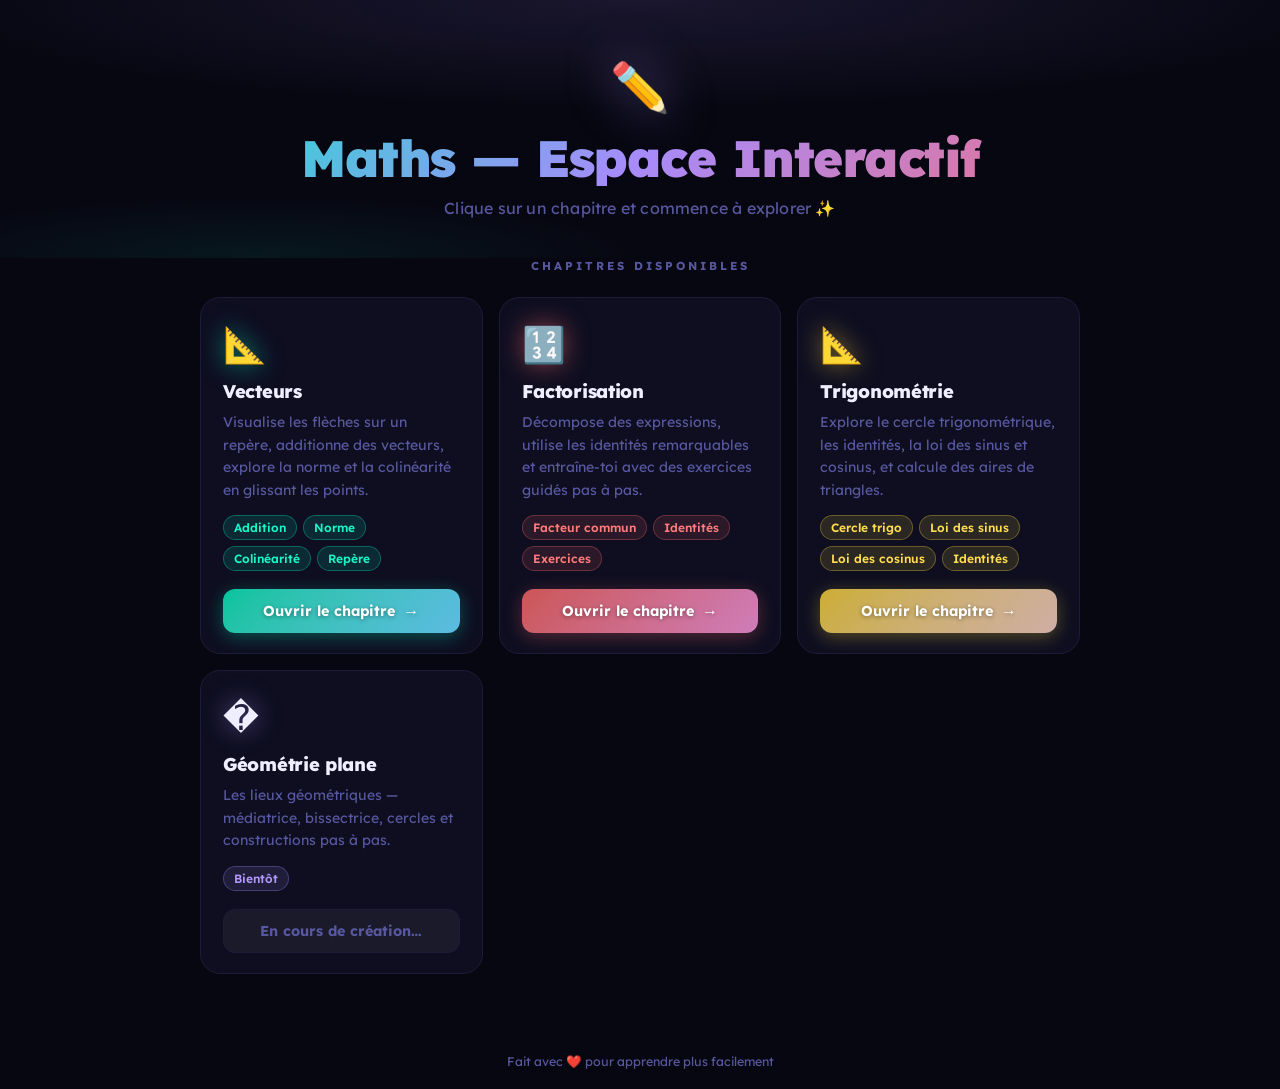
==== index.html @ 040661f2 "Ajout de touts les fichiers" ====
<!doctype html>
<html lang="fr">
  <head>
    <meta charset="UTF-8" />
    <meta name="viewport" content="width=device-width, initial-scale=1.0" />
    <title>Maths — Espace Interactif</title>

    <style>
      @import url("https://fonts.googleapis.com/css2?family=Lexend:wght@300;400;500;700;900&display=swap");

      :root {
        --bg: #070712;
        --card-bg: #0e0e20;
        --border: #1c1c38;

        --green: #00f5c3;
        --red: #ff6b6b;
        --yellow: #ffd93d;
        --purple: #a78bfa;

        --text: #eeeeff;
        --muted: #5858a0;
      }

      * {
        box-sizing: border-box;
        margin: 0;
        padding: 0;
      }

      body {
        background: var(--bg);
        color: var(--text);
        font-family: "Lexend", sans-serif;
        min-height: 100vh;
        display: flex;
        flex-direction: column;
      }

      /* ─── HERO ─────────────────────────────────── */
      .hero {
        text-align: center;
        padding: 56px 24px 40px;
        position: relative;
        overflow: hidden;
      }
      .hero::before {
        content: "";
        position: absolute;
        inset: 0;
        background:
          radial-gradient(
            ellipse 80% 60% at 50% 0%,
            rgba(167, 139, 250, 0.12) 0%,
            transparent 70%
          ),
          radial-gradient(
            ellipse 50% 40% at 20% 100%,
            rgba(0, 245, 195, 0.07) 0%,
            transparent 60%
          );
        pointer-events: none;
      }

      .hero-emoji {
        font-size: 3rem;
        display: block;
        margin-bottom: 14px;
        filter: drop-shadow(0 0 24px rgba(167, 139, 250, 0.5));
      }

      .hero h1 {
        font-size: clamp(2rem, 5vw, 3.2rem);
        font-weight: 900;
        letter-spacing: -1.5px;
        line-height: 1.1;
        background: linear-gradient(
          135deg,
          var(--green) 0%,
          var(--purple) 50%,
          var(--red) 100%
        );
        -webkit-background-clip: text;
        -webkit-text-fill-color: transparent;
        background-clip: text;
        position: relative;
      }

      .hero-sub {
        margin-top: 12px;
        color: var(--muted);
        font-size: 1rem;
        font-weight: 400;
        letter-spacing: 0.2px;
      }

      /* ─── GRID ──────────────────────────────────── */
      .wrap {
        max-width: 920px;
        margin: 0 auto;
        padding: 0 20px 60px;
        width: 100%;
      }

      .section-label {
        text-align: center;
        font-size: 0.72rem;
        font-weight: 700;
        letter-spacing: 3px;
        text-transform: uppercase;
        color: var(--muted);
        margin-bottom: 24px;
      }

      .modules {
        display: grid;
        grid-template-columns: repeat(auto-fit, minmax(260px, 1fr));
        gap: 16px;
      }

      /* ─── MODULE CARD ────────────────────────────── */
      .module {
        background: var(--card-bg);
        border: 1px solid var(--border);
        border-radius: 20px;
        padding: 24px 22px 20px;
        position: relative;
        overflow: hidden;
        transition:
          transform 0.2s ease,
          box-shadow 0.2s ease,
          border-color 0.2s ease;
        cursor: default;
      }

      .module::before {
        content: "";
        position: absolute;
        inset: 0;
        opacity: 0;
        transition: opacity 0.25s;
        border-radius: inherit;
      }

      .module:hover {
        transform: translateY(-4px);
        box-shadow: 0 16px 40px rgba(0, 0, 0, 0.5);
      }

      .m-vecteurs {
        --c: var(--green);
      }
      .m-facto {
        --c: var(--red);
      }
      .m-matrices {
        --c: var(--yellow);
      }
      .m-coming {
        --c: var(--purple);
      }

      .module:hover {
        border-color: color-mix(in srgb, var(--c) 60%, transparent);
      }
      .module::before {
        background: radial-gradient(
          ellipse at 0% 0%,
          color-mix(in srgb, var(--c) 15%, transparent) 0%,
          transparent 60%
        );
      }
      .module:hover::before {
        opacity: 1;
      }

      .module-icon {
        font-size: 2.2rem;
        margin-bottom: 14px;
        display: block;
        position: relative;
        z-index: 1;
        filter: drop-shadow(
          0 0 12px color-mix(in srgb, var(--c) 50%, transparent)
        );
      }

      .module h2 {
        font-size: 1.15rem;
        font-weight: 800;
        letter-spacing: -0.3px;
        margin-bottom: 8px;
        position: relative;
        z-index: 1;
      }

      .module p {
        color: var(--muted);
        font-size: 0.88rem;
        line-height: 1.6;
        position: relative;
        z-index: 1;
      }

      .tag-row {
        display: flex;
        flex-wrap: wrap;
        gap: 6px;
        margin: 14px 0 18px;
        position: relative;
        z-index: 1;
      }

      .tag {
        background: color-mix(in srgb, var(--c) 12%, transparent);
        border: 1px solid color-mix(in srgb, var(--c) 30%, transparent);
        color: color-mix(in srgb, var(--c) 90%, white);
        border-radius: 999px;
        font-size: 0.75rem;
        font-weight: 600;
        padding: 4px 10px;
        white-space: nowrap;
      }

      .btn-open {
        display: flex;
        align-items: center;
        gap: 8px;
        width: 100%;
        padding: 12px 16px;
        border-radius: 12px;
        border: none;
        background: linear-gradient(
          135deg,
          color-mix(in srgb, var(--c) 80%, black),
          color-mix(in srgb, var(--c) 45%, var(--purple))
        );
        color: #fff;
        font-family: "Lexend", sans-serif;
        font-size: 0.9rem;
        font-weight: 700;
        cursor: pointer;
        transition:
          filter 0.18s ease,
          transform 0.18s ease;
        position: relative;
        z-index: 1;
        text-shadow: 0 1px 4px rgba(0, 0, 0, 0.4);
        box-shadow: 0 4px 18px color-mix(in srgb, var(--c) 30%, transparent);
        justify-content: center;
      }
      .btn-open:hover {
        filter: brightness(1.12);
        transform: scale(1.02);
      }
      .btn-open .arrow {
        font-size: 1rem;
        transition: transform 0.18s;
      }
      .btn-open:hover .arrow {
        transform: translateX(4px);
      }

      .m-coming .btn-open {
        background: rgba(255, 255, 255, 0.05);
        box-shadow: none;
        cursor: not-allowed;
        color: var(--muted);
        text-shadow: none;
        border: 1px solid var(--border);
      }
      .m-coming .btn-open:hover {
        filter: none;
        transform: none;
      }

      /* ─── FOOTER ────────────────────────────────── */
      footer {
        margin-top: auto;
        text-align: center;
        padding: 20px;
        color: var(--muted);
        font-size: 0.78rem;
      }
    </style>
  </head>

  <body>
    <div class="hero">
      <span class="hero-emoji">✏️</span>
      <h1>Maths — Espace Interactif</h1>
      <p class="hero-sub">Clique sur un chapitre et commence à explorer ✨</p>
    </div>

    <div class="wrap">
      <p class="section-label">Chapitres disponibles</p>

      <div class="modules">
        <!-- VECTEURS -->
        <div class="module m-vecteurs">
          <span class="module-icon">📐</span>
          <h2>Vecteurs</h2>
          <p>
            Visualise les flèches sur un repère, additionne des vecteurs,
            explore la norme et la colinéarité en glissant les points.
          </p>
          <div class="tag-row">
            <span class="tag">Addition</span>
            <span class="tag">Norme</span>
            <span class="tag">Colinéarité</span>
            <span class="tag">Repère</span>
          </div>
          <button
            class="btn-open"
            onclick="location.href = 'vecteurs/vecteurs_interactifs.html'"
          >
            Ouvrir le chapitre <span class="arrow">→</span>
          </button>
        </div>

        <!-- FACTORISATION -->
        <div class="module m-facto">
          <span class="module-icon">🔢</span>
          <h2>Factorisation</h2>
          <p>
            Décompose des expressions, utilise les identités remarquables et
            entraîne-toi avec des exercices guidés pas à pas.
          </p>
          <div class="tag-row">
            <span class="tag">Facteur commun</span>
            <span class="tag">Identités</span>
            <span class="tag">Exercices</span>
          </div>
          <button
            class="btn-open"
            onclick="location.href = 'factorisation/factorisation.html'"
          >
            Ouvrir le chapitre <span class="arrow">→</span>
          </button>
        </div>

        <!-- TRIGONOMÉTRIE -->
        <div class="module m-matrices">
          <span class="module-icon">📐</span>
          <h2>Trigonométrie</h2>
          <p>
            Explore le cercle trigonométrique, les identités, la loi des sinus
            et cosinus, et calcule des aires de triangles.
          </p>
          <div class="tag-row">
            <span class="tag">Cercle trigo</span>
            <span class="tag">Loi des sinus</span>
            <span class="tag">Loi des cosinus</span>
            <span class="tag">Identités</span>
          </div>
          <button
            class="btn-open"
            onclick="location.href = 'trigonometrie/trigonometrie.html'"
          >
            Ouvrir le chapitre <span class="arrow">→</span>
          </button>
        </div>

        <!-- COMING SOON -->
        <div class="module m-coming">
          <span class="module-icon">�</span>
          <h2>Géométrie plane</h2>
          <p>
            Les lieux géométriques — médiatrice, bissectrice, cercles et
            constructions pas à pas.
          </p>
          <div class="tag-row">
            <span class="tag">Bientôt</span>
          </div>
          <button class="btn-open" disabled>En cours de création…</button>
        </div>
      </div>
    </div>

    <footer>Fait avec ❤️ pour apprendre plus facilement</footer>
  </body>
</html>
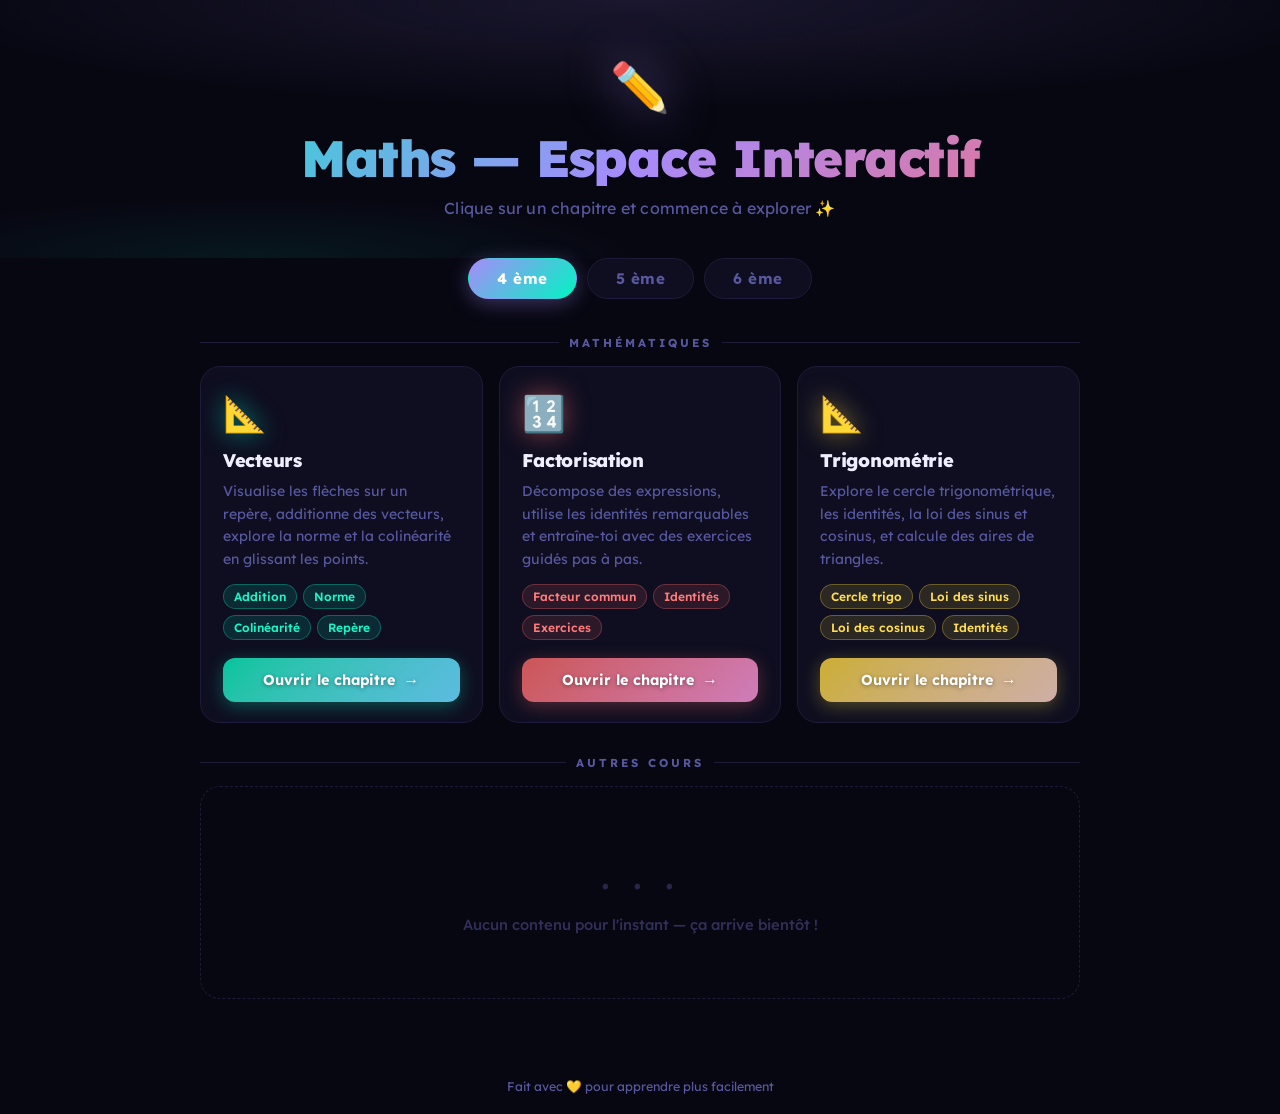
==== commit 7ec570fe: "suite" ====
--- a/index.html
+++ b/index.html
@@ -1,4 +1,4 @@
-<!doctype html>
+﻿<!doctype html>
 <html lang="fr">
   <head>
     <meta charset="UTF-8" />
@@ -274,6 +274,90 @@
         transform: none;
       }
 
+      /* ─── YEAR TABS ──────────────────────────────── */
+      .year-tabs {
+        display: flex;
+        justify-content: center;
+        gap: 10px;
+        margin-bottom: 36px;
+        flex-wrap: wrap;
+      }
+
+      .year-tab {
+        background: var(--card-bg);
+        border: 1.5px solid var(--border);
+        color: var(--muted);
+        font-family: "Lexend", sans-serif;
+        font-size: 0.95rem;
+        font-weight: 700;
+        padding: 10px 28px;
+        border-radius: 999px;
+        cursor: pointer;
+        transition: all 0.2s ease;
+        letter-spacing: 0.5px;
+      }
+
+      .year-tab:hover {
+        border-color: var(--purple);
+        color: var(--purple);
+      }
+
+      .year-tab.active {
+        background: linear-gradient(135deg, var(--purple), var(--green));
+        border-color: transparent;
+        color: #fff;
+        box-shadow: 0 4px 20px rgba(167, 139, 250, 0.35);
+      }
+
+      /* ─── YEAR PANELS ───────────────────────────── */
+      .year-panel {
+        display: none;
+      }
+      .year-panel.active {
+        display: block;
+      }
+
+      /* ─── SUBJECT HEADING ───────────────────────── */
+      .subject-heading {
+        display: flex;
+        align-items: center;
+        gap: 10px;
+        margin: 0 0 16px;
+        font-size: 0.72rem;
+        font-weight: 700;
+        letter-spacing: 3px;
+        text-transform: uppercase;
+        color: var(--muted);
+      }
+      .subject-heading::before,
+      .subject-heading::after {
+        content: "";
+        flex: 1;
+        height: 1px;
+        background: var(--border);
+      }
+
+      /* ─── EMPTY STATE ─────────────────────────────── */
+      .empty-state {
+        text-align: center;
+        padding: 64px 24px;
+        border: 1.5px dashed var(--border);
+        border-radius: 20px;
+        color: var(--muted);
+      }
+      .empty-state .empty-dots {
+        font-size: 2.4rem;
+        letter-spacing: 6px;
+        display: block;
+        margin-bottom: 16px;
+        opacity: 0.4;
+      }
+      .empty-state p {
+        font-size: 0.92rem;
+        font-weight: 500;
+        opacity: 0.5;
+      }
+
       /* ─── FOOTER ────────────────────────────────── */
       footer {
         margin-top: auto;
@@ -293,90 +377,133 @@
     </div>
 
     <div class="wrap">
-      <p class="section-label">Chapitres disponibles</p>
-
-      <div class="modules">
-        <!-- VECTEURS -->
-        <div class="module m-vecteurs">
-          <span class="module-icon">📐</span>
-          <h2>Vecteurs</h2>
+      <!-- ── YEAR SELECTOR ── -->
+      <div class="year-tabs">
+        <button class="year-tab active" onclick="switchYear('4eme', this)">
+          4 &egrave;me
+        </button>
+        <button class="year-tab" onclick="switchYear('5eme', this)">
+          5 &egrave;me
+        </button>
+        <button class="year-tab" onclick="switchYear('6eme', this)">
+          6 &egrave;me
+        </button>
+      </div>
+
+      <!-- 4EME PANEL -->
+      <div class="year-panel active" id="panel-4eme">
+        <p class="subject-heading">Math&eacute;matiques</p>
+        <div class="modules">
+          <div class="module m-vecteurs">
+            <span class="module-icon">&#128208;</span>
+            <h2>Vecteurs</h2>
+            <p>
+              Visualise les fl&egrave;ches sur un rep&egrave;re, additionne des
+              vecteurs, explore la norme et la colin&eacute;arit&eacute; en
+              glissant les points.
+            </p>
+            <div class="tag-row">
+              <span class="tag">Addition</span>
+              <span class="tag">Norme</span>
+              <span class="tag">Colin&eacute;arit&eacute;</span>
+              <span class="tag">Rep&egrave;re</span>
+            </div>
+            <button
+              class="btn-open"
+              onclick="location.href = 'vecteurs/vecteurs_interactifs.html'"
+            >
+              Ouvrir le chapitre <span class="arrow">&rarr;</span>
+            </button>
+          </div>
+          <div class="module m-facto">
+            <span class="module-icon">&#128290;</span>
+            <h2>Factorisation</h2>
+            <p>
+              D&eacute;compose des expressions, utilise les identit&eacute;s
+              remarquables et entra&icirc;ne-toi avec des exercices
+              guid&eacute;s pas &agrave; pas.
+            </p>
+            <div class="tag-row">
+              <span class="tag">Facteur commun</span>
+              <span class="tag">Identit&eacute;s</span>
+              <span class="tag">Exercices</span>
+            </div>
+            <button
+              class="btn-open"
+              onclick="location.href = 'factorisation/factorisation.html'"
+            >
+              Ouvrir le chapitre <span class="arrow">&rarr;</span>
+            </button>
+          </div>
+          <div class="module m-matrices">
+            <span class="module-icon">&#128208;</span>
+            <h2>Trigonom&eacute;trie</h2>
+            <p>
+              Explore le cercle trigonom&eacute;trique, les identit&eacute;s, la
+              loi des sinus et cosinus, et calcule des aires de triangles.
+            </p>
+            <div class="tag-row">
+              <span class="tag">Cercle trigo</span>
+              <span class="tag">Loi des sinus</span>
+              <span class="tag">Loi des cosinus</span>
+              <span class="tag">Identit&eacute;s</span>
+            </div>
+            <button
+              class="btn-open"
+              onclick="location.href = 'trigonometrie/trigonometrie.html'"
+            >
+              Ouvrir le chapitre <span class="arrow">&rarr;</span>
+            </button>
+          </div>
+        </div>
+        <p class="subject-heading" style="margin-top: 32px">Autres cours</p>
+        <div class="empty-state">
+          <span class="empty-dots">. . .</span>
           <p>
-            Visualise les flèches sur un repère, additionne des vecteurs,
-            explore la norme et la colinéarité en glissant les points.
+            Aucun contenu pour l&apos;instant &mdash; &ccedil;a arrive
+            bient&ocirc;t !
           </p>
-          <div class="tag-row">
-            <span class="tag">Addition</span>
-            <span class="tag">Norme</span>
-            <span class="tag">Colinéarité</span>
-            <span class="tag">Repère</span>
-          </div>
-          <button
-            class="btn-open"
-            onclick="location.href = 'vecteurs/vecteurs_interactifs.html'"
-          >
-            Ouvrir le chapitre <span class="arrow">→</span>
-          </button>
         </div>
-
-        <!-- FACTORISATION -->
-        <div class="module m-facto">
-          <span class="module-icon">🔢</span>
-          <h2>Factorisation</h2>
+      </div>
+
+      <!-- 5EME PANEL -->
+      <div class="year-panel" id="panel-5eme">
+        <div class="empty-state">
+          <span class="empty-dots">. . .</span>
           <p>
-            Décompose des expressions, utilise les identités remarquables et
-            entraîne-toi avec des exercices guidés pas à pas.
+            Aucun contenu pour l&apos;instant &mdash; &ccedil;a arrive
+            bient&ocirc;t !
           </p>
-          <div class="tag-row">
-            <span class="tag">Facteur commun</span>
-            <span class="tag">Identités</span>
-            <span class="tag">Exercices</span>
-          </div>
-          <button
-            class="btn-open"
-            onclick="location.href = 'factorisation/factorisation.html'"
-          >
-            Ouvrir le chapitre <span class="arrow">→</span>
-          </button>
         </div>
-
-        <!-- TRIGONOMÉTRIE -->
-        <div class="module m-matrices">
-          <span class="module-icon">📐</span>
-          <h2>Trigonométrie</h2>
+      </div>
+
+      <!-- 6EME PANEL -->
+      <div class="year-panel" id="panel-6eme">
+        <div class="empty-state">
+          <span class="empty-dots">. . .</span>
           <p>
-            Explore le cercle trigonométrique, les identités, la loi des sinus
-            et cosinus, et calcule des aires de triangles.
+            Aucun contenu pour l&apos;instant &mdash; &ccedil;a arrive
+            bient&ocirc;t !
           </p>
-          <div class="tag-row">
-            <span class="tag">Cercle trigo</span>
-            <span class="tag">Loi des sinus</span>
-            <span class="tag">Loi des cosinus</span>
-            <span class="tag">Identités</span>
-          </div>
-          <button
-            class="btn-open"
-            onclick="location.href = 'trigonometrie/trigonometrie.html'"
-          >
-            Ouvrir le chapitre <span class="arrow">→</span>
-          </button>
-        </div>
-
-        <!-- COMING SOON -->
-        <div class="module m-coming">
-          <span class="module-icon">�</span>
-          <h2>Géométrie plane</h2>
-          <p>
-            Les lieux géométriques — médiatrice, bissectrice, cercles et
-            constructions pas à pas.
-          </p>
-          <div class="tag-row">
-            <span class="tag">Bientôt</span>
-          </div>
-          <button class="btn-open" disabled>En cours de création…</button>
         </div>
       </div>
     </div>
-
-    <footer>Fait avec ❤️ pour apprendre plus facilement</footer>
+    <footer>Fait avec 💛​ pour apprendre plus facilement</footer>
+
+    <script>
+      function switchYear(year, btn) {
+        // Hide all panels
+        document
+          .querySelectorAll(".year-panel")
+          .forEach((p) => p.classList.remove("active"));
+        // Deactivate all tabs
+        document
+          .querySelectorAll(".year-tab")
+          .forEach((t) => t.classList.remove("active"));
+        // Show selected panel & activate tab
+        document.getElementById("panel-" + year).classList.add("active");
+        btn.classList.add("active");
+      }
+    </script>
   </body>
 </html>
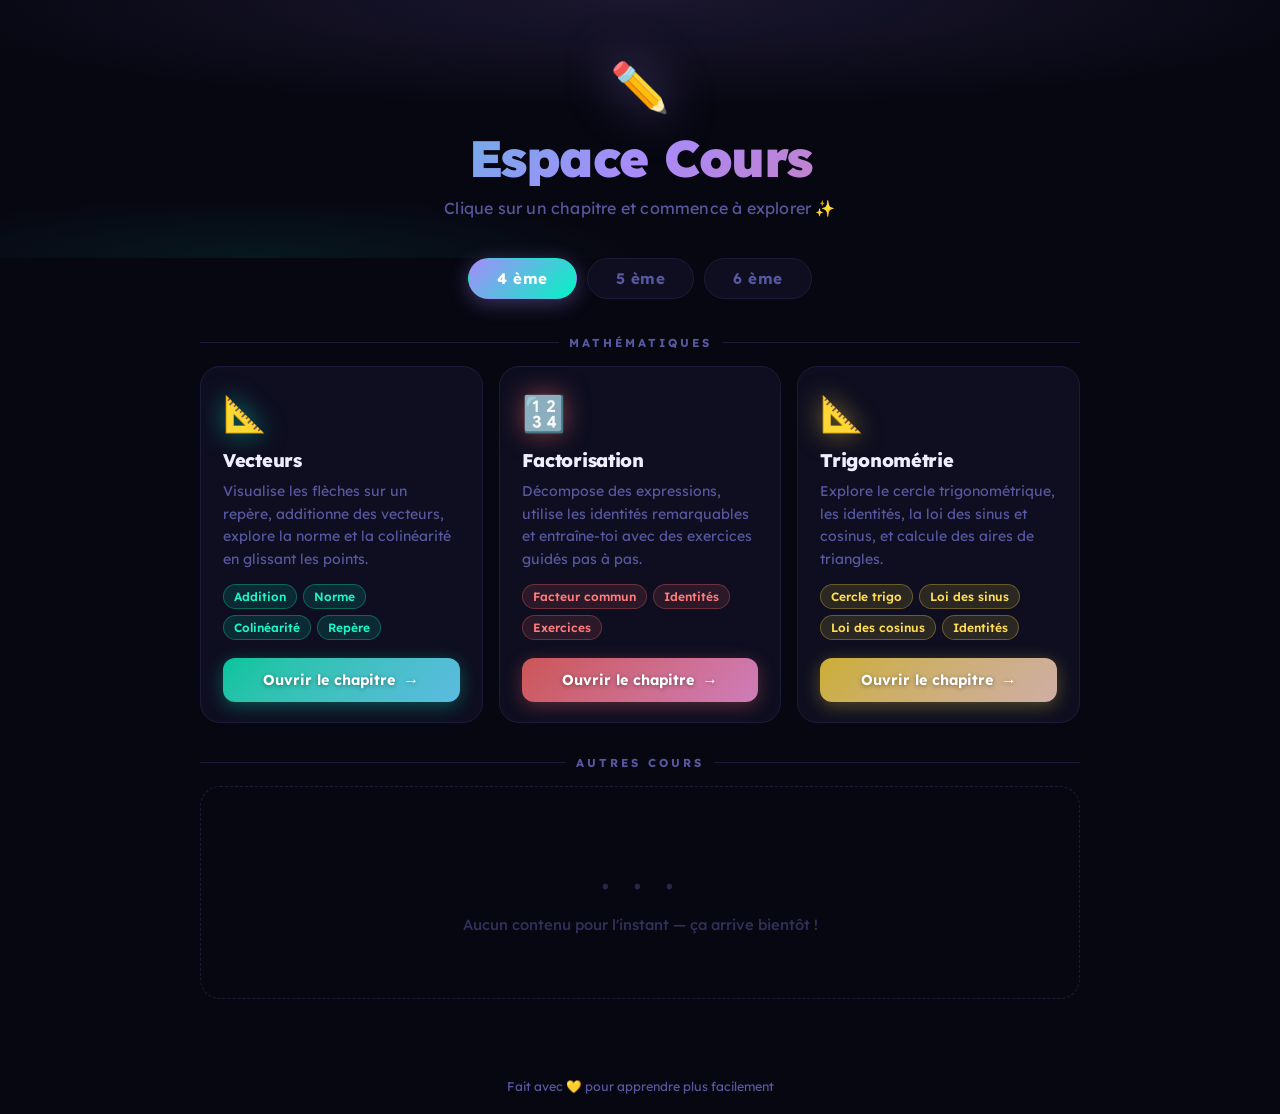
==== commit 7c5bf574: "changement" ====
--- a/index.html
+++ b/index.html
@@ -3,7 +3,7 @@
   <head>
     <meta charset="UTF-8" />
     <meta name="viewport" content="width=device-width, initial-scale=1.0" />
-    <title>Maths — Espace Interactif</title>
+    <title>Espace Cours</title>
 
     <style>
       @import url("https://fonts.googleapis.com/css2?family=Lexend:wght@300;400;500;700;900&display=swap");
@@ -372,7 +372,7 @@
   <body>
     <div class="hero">
       <span class="hero-emoji">✏️</span>
-      <h1>Maths — Espace Interactif</h1>
+      <h1>Espace Cours</h1>
       <p class="hero-sub">Clique sur un chapitre et commence à explorer ✨</p>
     </div>
 
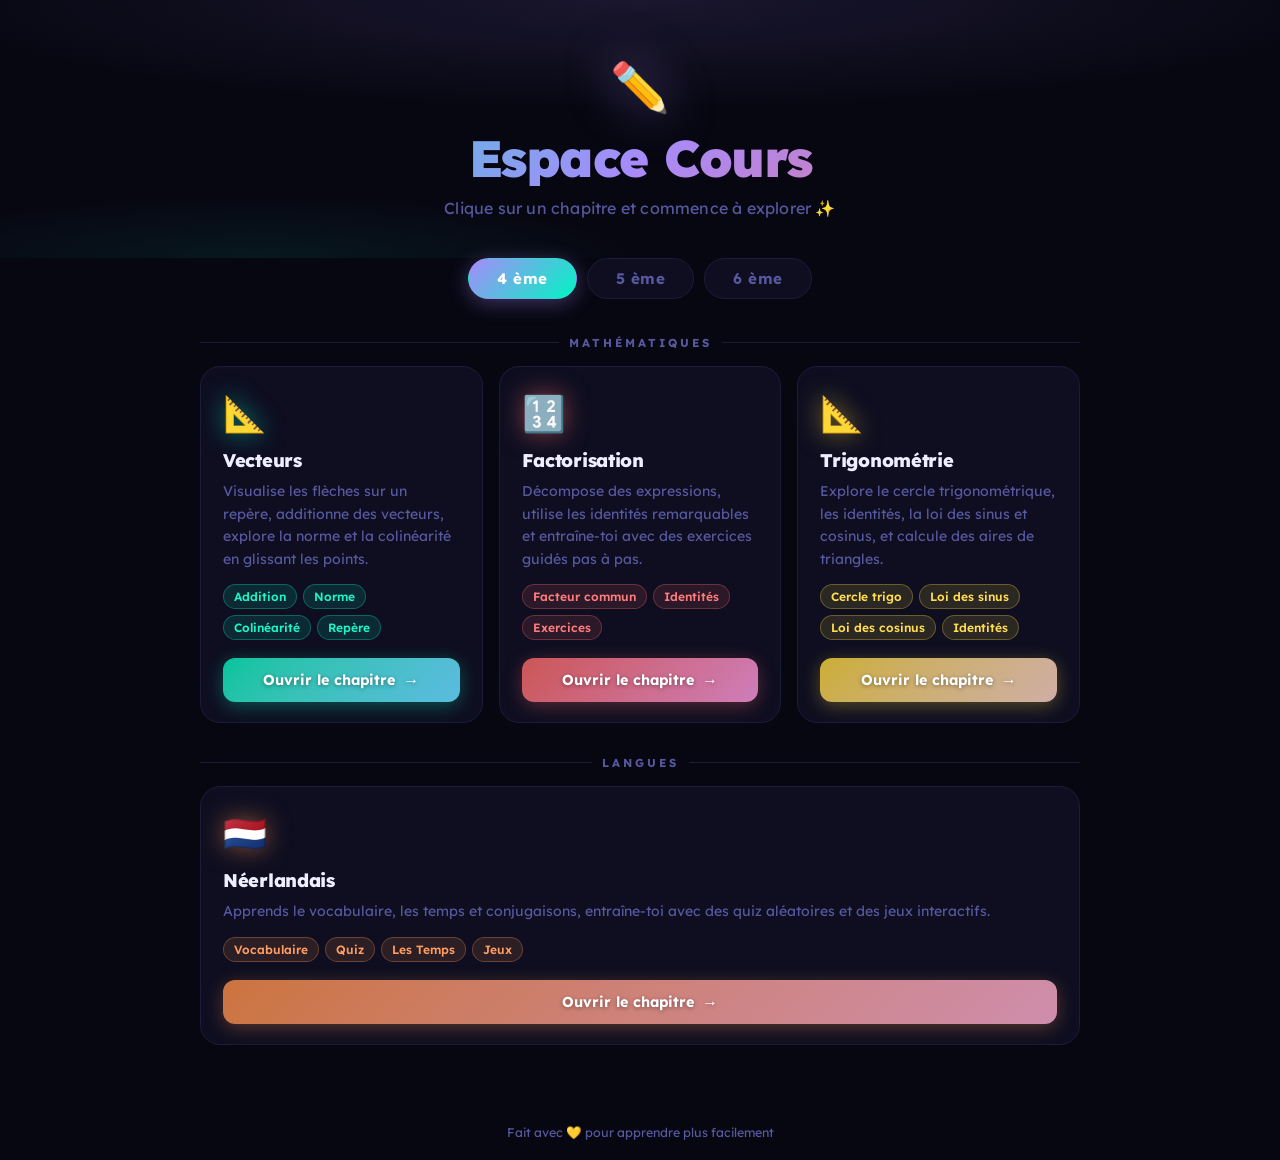
==== commit af667e0a: "ndls" ====
--- a/index.html
+++ b/index.html
@@ -158,6 +158,9 @@
       }
       .m-coming {
         --c: var(--purple);
+      }
+      .m-dutch {
+        --c: #ff914d;
       }
 
       .module:hover {
@@ -456,13 +459,29 @@
             </button>
           </div>
         </div>
-        <p class="subject-heading" style="margin-top: 32px">Autres cours</p>
-        <div class="empty-state">
-          <span class="empty-dots">. . .</span>
-          <p>
-            Aucun contenu pour l&apos;instant &mdash; &ccedil;a arrive
-            bient&ocirc;t !
-          </p>
+        <p class="subject-heading" style="margin-top: 32px">Langues</p>
+        <div class="modules">
+          <div class="module m-dutch">
+            <span class="module-icon">&#127475;&#127473;</span>
+            <h2>N&eacute;erlandais</h2>
+            <p>
+              Apprends le vocabulaire, les temps et conjugaisons,
+              entra&icirc;ne-toi avec des quiz al&eacute;atoires et des jeux
+              interactifs.
+            </p>
+            <div class="tag-row">
+              <span class="tag">Vocabulaire</span>
+              <span class="tag">Quiz</span>
+              <span class="tag">Les Temps</span>
+              <span class="tag">Jeux</span>
+            </div>
+            <button
+              class="btn-open"
+              onclick="location.href = 'neerlandais/neerlandais.html'"
+            >
+              Ouvrir le chapitre <span class="arrow">&rarr;</span>
+            </button>
+          </div>
         </div>
       </div>
 
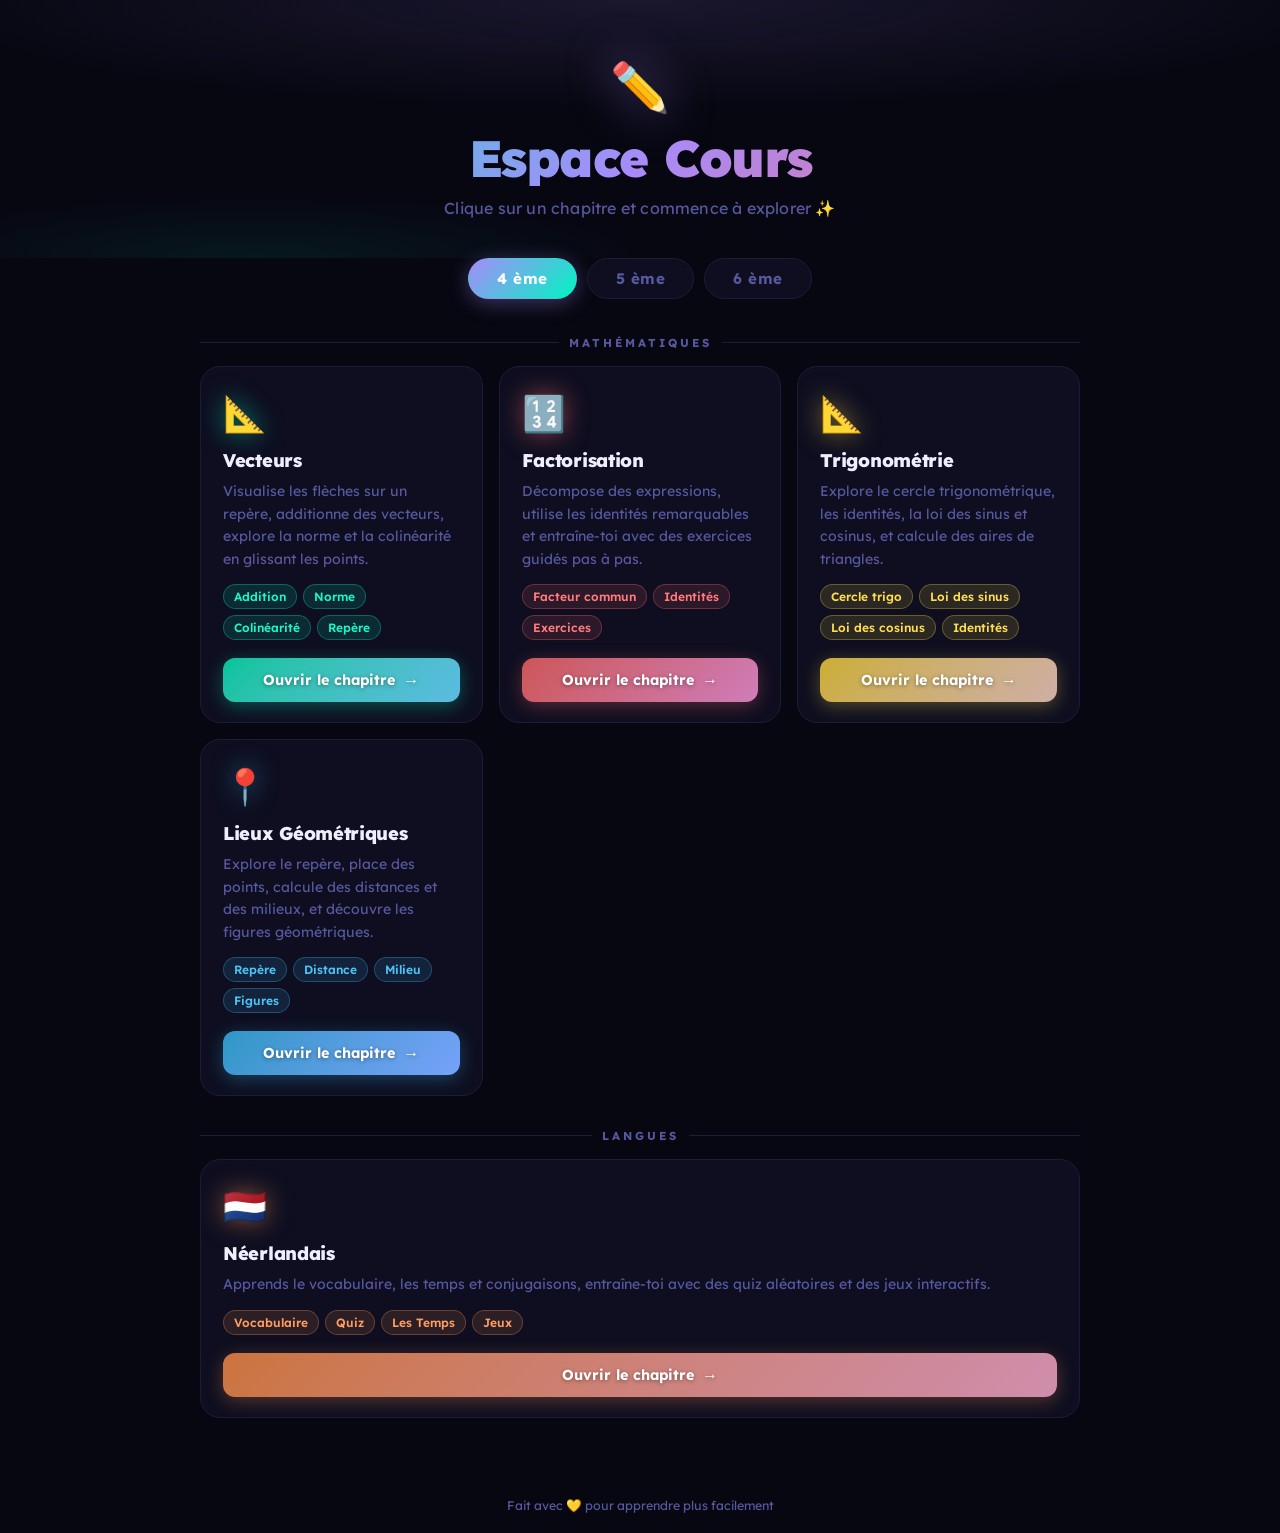
==== commit 4c7038c2: "avancement" ====
--- a/index.html
+++ b/index.html
@@ -161,6 +161,9 @@
       }
       .m-dutch {
         --c: #ff914d;
+      }
+      .m-lieux {
+        --c: #38bdf8;
       }
 
       .module:hover {
@@ -458,6 +461,29 @@
               Ouvrir le chapitre <span class="arrow">&rarr;</span>
             </button>
           </div>
+          <div class="module m-lieux">
+            <span class="module-icon">&#128205;</span>
+            <h2>Lieux G&eacute;om&eacute;triques</h2>
+            <p>
+              Explore le rep&egrave;re, place des points, calcule des distances
+              et des milieux, et d&eacute;couvre les figures
+              g&eacute;om&eacute;triques.
+            </p>
+            <div class="tag-row">
+              <span class="tag">Rep&egrave;re</span>
+              <span class="tag">Distance</span>
+              <span class="tag">Milieu</span>
+              <span class="tag">Figures</span>
+            </div>
+            <button
+              class="btn-open"
+              onclick="
+                location.href = 'lieux_geometriques/lieux_geometriques.html'
+              "
+            >
+              Ouvrir le chapitre <span class="arrow">&rarr;</span>
+            </button>
+          </div>
         </div>
         <p class="subject-heading" style="margin-top: 32px">Langues</p>
         <div class="modules">
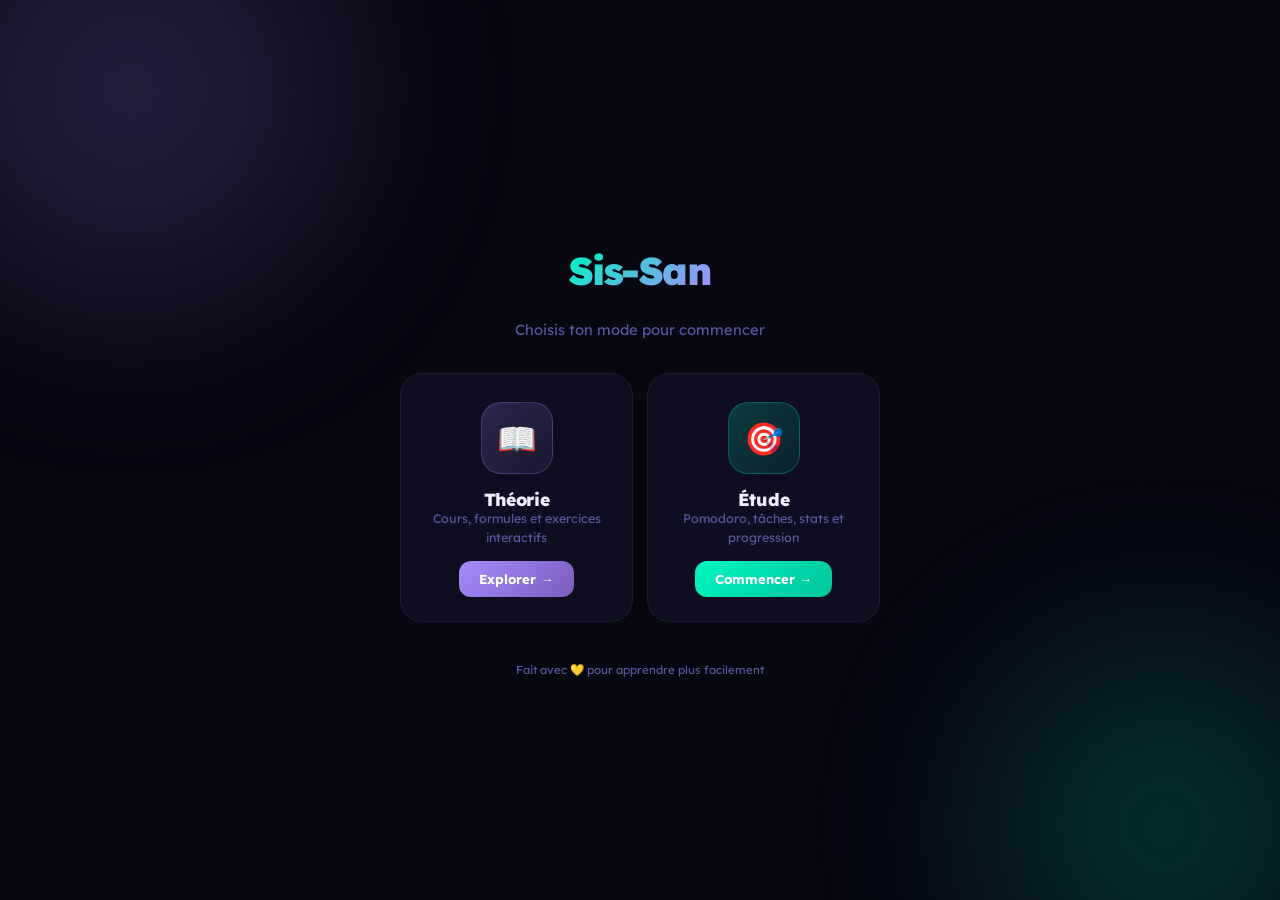
==== commit 7a1980c6: "rggfrg" ====
--- a/index.html
+++ b/index.html
@@ -2,30 +2,37 @@
 <html lang="fr">
   <head>
     <meta charset="UTF-8" />
-    <meta name="viewport" content="width=device-width, initial-scale=1.0" />
-    <title>Espace Cours</title>
-
+    <meta
+      name="viewport"
+      content="width=device-width,initial-scale=1,viewport-fit=cover"
+    />
+    <title>Sis-San</title>
+    <link rel="manifest" href="manifest.json" />
+    <meta name="theme-color" content="#070712" />
+    <meta name="apple-mobile-web-app-capable" content="yes" />
+    <meta
+      name="apple-mobile-web-app-status-bar-style"
+      content="black-translucent"
+    />
+    <link rel="apple-touch-icon" href="assets/icons/icon-192.png" />
+    <link
+      href="https://fonts.googleapis.com/css2?family=Lexend:wght@300;400;500;600;700;800;900&display=swap"
+      rel="stylesheet"
+    />
     <style>
-      @import url("https://fonts.googleapis.com/css2?family=Lexend:wght@300;400;500;700;900&display=swap");
-
-      :root {
-        --bg: #070712;
-        --card-bg: #0e0e20;
-        --border: #1c1c38;
-
-        --green: #00f5c3;
-        --red: #ff6b6b;
-        --yellow: #ffd93d;
-        --purple: #a78bfa;
-
-        --text: #eeeeff;
-        --muted: #5858a0;
-      }
-
       * {
         box-sizing: border-box;
         margin: 0;
         padding: 0;
+      }
+      :root {
+        --bg: #070712;
+        --card: #0e0e20;
+        --border: #1c1c38;
+        --text: #eeeeff;
+        --muted: #5858a0;
+        --theory: #a78bfa;
+        --study: #00f5c3;
       }
 
       body {
@@ -33,521 +40,262 @@
         color: var(--text);
         font-family: "Lexend", sans-serif;
         min-height: 100vh;
+        min-height: 100dvh;
         display: flex;
         flex-direction: column;
-      }
-
-      /* ─── HERO ─────────────────────────────────── */
-      .hero {
+        align-items: center;
+        justify-content: center;
+        padding: 24px;
+        padding-bottom: env(safe-area-inset-bottom, 24px);
+        overflow: hidden;
+        -webkit-tap-highlight-color: transparent;
+      }
+      .blob {
+        position: fixed;
+        border-radius: 50%;
+        filter: blur(100px);
+        pointer-events: none;
+        opacity: 0.18;
+        z-index: 0;
+      }
+      .blob-1 {
+        width: 420px;
+        height: 420px;
+        background: var(--theory);
+        top: -120px;
+        left: -80px;
+      }
+      .blob-2 {
+        width: 350px;
+        height: 350px;
+        background: var(--study);
+        bottom: -100px;
+        right: -60px;
+      }
+      .landing {
+        position: relative;
+        z-index: 1;
+        display: flex;
+        flex-direction: column;
+        align-items: center;
+        gap: 20px;
+        width: 100%;
+        max-width: 480px;
+      }
+      .logo {
+        font-size: 2.4rem;
+        font-weight: 900;
+        letter-spacing: -1.5px;
         text-align: center;
-        padding: 56px 24px 40px;
+        margin-bottom: 4px;
+      }
+      .logo span {
+        background: linear-gradient(135deg, var(--study), var(--theory));
+        -webkit-background-clip: text;
+        -webkit-text-fill-color: transparent;
+        background-clip: text;
+      }
+      .tagline {
+        color: var(--muted);
+        font-size: 0.92rem;
+        text-align: center;
+        margin-bottom: 12px;
+        line-height: 1.5;
+      }
+      .choices {
+        display: grid;
+        grid-template-columns: 1fr 1fr;
+        gap: 14px;
+        width: 100%;
+      }
+      .choice {
+        background: var(--card);
+        border: 1.5px solid var(--border);
+        border-radius: 22px;
+        padding: 28px 18px 24px;
+        display: flex;
+        flex-direction: column;
+        align-items: center;
+        text-align: center;
+        gap: 14px;
+        cursor: pointer;
+        text-decoration: none;
+        color: var(--text);
+        transition:
+          transform 0.22s,
+          border-color 0.22s,
+          box-shadow 0.22s;
         position: relative;
         overflow: hidden;
       }
-      .hero::before {
+      .choice::before {
         content: "";
         position: absolute;
         inset: 0;
-        background:
-          radial-gradient(
-            ellipse 80% 60% at 50% 0%,
-            rgba(167, 139, 250, 0.12) 0%,
-            transparent 70%
-          ),
-          radial-gradient(
-            ellipse 50% 40% at 20% 100%,
-            rgba(0, 245, 195, 0.07) 0%,
-            transparent 60%
-          );
+        border-radius: inherit;
+        opacity: 0;
+        transition: opacity 0.25s;
         pointer-events: none;
       }
-
-      .hero-emoji {
-        font-size: 3rem;
-        display: block;
-        margin-bottom: 14px;
-        filter: drop-shadow(0 0 24px rgba(167, 139, 250, 0.5));
-      }
-
-      .hero h1 {
-        font-size: clamp(2rem, 5vw, 3.2rem);
-        font-weight: 900;
-        letter-spacing: -1.5px;
-        line-height: 1.1;
+      .choice:hover {
+        transform: translateY(-4px);
+      }
+      .choice:active {
+        transform: scale(0.97);
+      }
+      .choice-theory {
+        --c: var(--theory);
+      }
+      .choice-theory:hover {
+        border-color: rgba(167, 139, 250, 0.5);
+        box-shadow: 0 8px 40px rgba(167, 139, 250, 0.15);
+      }
+      .choice-theory::before {
+        background: radial-gradient(
+          ellipse at 50% 0%,
+          rgba(167, 139, 250, 0.12),
+          transparent 70%
+        );
+      }
+      .choice-theory:hover::before {
+        opacity: 1;
+      }
+      .choice-study {
+        --c: var(--study);
+      }
+      .choice-study:hover {
+        border-color: rgba(0, 245, 195, 0.5);
+        box-shadow: 0 8px 40px rgba(0, 245, 195, 0.15);
+      }
+      .choice-study::before {
+        background: radial-gradient(
+          ellipse at 50% 0%,
+          rgba(0, 245, 195, 0.12),
+          transparent 70%
+        );
+      }
+      .choice-study:hover::before {
+        opacity: 1;
+      }
+      .choice-icon {
+        width: 72px;
+        height: 72px;
+        border-radius: 20px;
+        display: flex;
+        align-items: center;
+        justify-content: center;
+        font-size: 2rem;
         background: linear-gradient(
           135deg,
-          var(--green) 0%,
-          var(--purple) 50%,
-          var(--red) 100%
+          color-mix(in srgb, var(--c) 20%, transparent),
+          color-mix(in srgb, var(--c) 8%, transparent)
         );
-        -webkit-background-clip: text;
-        -webkit-text-fill-color: transparent;
-        background-clip: text;
-        position: relative;
-      }
-
-      .hero-sub {
-        margin-top: 12px;
-        color: var(--muted);
-        font-size: 1rem;
-        font-weight: 400;
-        letter-spacing: 0.2px;
-      }
-
-      /* ─── GRID ──────────────────────────────────── */
-      .wrap {
-        max-width: 920px;
-        margin: 0 auto;
-        padding: 0 20px 60px;
-        width: 100%;
-      }
-
-      .section-label {
-        text-align: center;
-        font-size: 0.72rem;
-        font-weight: 700;
-        letter-spacing: 3px;
-        text-transform: uppercase;
-        color: var(--muted);
-        margin-bottom: 24px;
-      }
-
-      .modules {
-        display: grid;
-        grid-template-columns: repeat(auto-fit, minmax(260px, 1fr));
-        gap: 16px;
-      }
-
-      /* ─── MODULE CARD ────────────────────────────── */
-      .module {
-        background: var(--card-bg);
-        border: 1px solid var(--border);
-        border-radius: 20px;
-        padding: 24px 22px 20px;
-        position: relative;
-        overflow: hidden;
-        transition:
-          transform 0.2s ease,
-          box-shadow 0.2s ease,
-          border-color 0.2s ease;
-        cursor: default;
-      }
-
-      .module::before {
-        content: "";
-        position: absolute;
-        inset: 0;
-        opacity: 0;
-        transition: opacity 0.25s;
-        border-radius: inherit;
-      }
-
-      .module:hover {
-        transform: translateY(-4px);
-        box-shadow: 0 16px 40px rgba(0, 0, 0, 0.5);
-      }
-
-      .m-vecteurs {
-        --c: var(--green);
-      }
-      .m-facto {
-        --c: var(--red);
-      }
-      .m-matrices {
-        --c: var(--yellow);
-      }
-      .m-coming {
-        --c: var(--purple);
-      }
-      .m-dutch {
-        --c: #ff914d;
-      }
-      .m-lieux {
-        --c: #38bdf8;
-      }
-
-      .module:hover {
-        border-color: color-mix(in srgb, var(--c) 60%, transparent);
-      }
-      .module::before {
-        background: radial-gradient(
-          ellipse at 0% 0%,
-          color-mix(in srgb, var(--c) 15%, transparent) 0%,
-          transparent 60%
-        );
-      }
-      .module:hover::before {
-        opacity: 1;
-      }
-
-      .module-icon {
-        font-size: 2.2rem;
-        margin-bottom: 14px;
-        display: block;
-        position: relative;
-        z-index: 1;
-        filter: drop-shadow(
-          0 0 12px color-mix(in srgb, var(--c) 50%, transparent)
-        );
-      }
-
-      .module h2 {
-        font-size: 1.15rem;
+        border: 1px solid color-mix(in srgb, var(--c) 25%, transparent);
+      }
+      .choice h2 {
+        font-size: 1.1rem;
         font-weight: 800;
         letter-spacing: -0.3px;
-        margin-bottom: 8px;
-        position: relative;
-        z-index: 1;
-      }
-
-      .module p {
-        color: var(--muted);
-        font-size: 0.88rem;
-        line-height: 1.6;
-        position: relative;
-        z-index: 1;
-      }
-
-      .tag-row {
-        display: flex;
-        flex-wrap: wrap;
-        gap: 6px;
-        margin: 14px 0 18px;
-        position: relative;
-        z-index: 1;
-      }
-
-      .tag {
-        background: color-mix(in srgb, var(--c) 12%, transparent);
-        border: 1px solid color-mix(in srgb, var(--c) 30%, transparent);
-        color: color-mix(in srgb, var(--c) 90%, white);
-        border-radius: 999px;
-        font-size: 0.75rem;
-        font-weight: 600;
-        padding: 4px 10px;
-        white-space: nowrap;
-      }
-
-      .btn-open {
-        display: flex;
-        align-items: center;
-        gap: 8px;
-        width: 100%;
-        padding: 12px 16px;
-        border-radius: 12px;
-        border: none;
-        background: linear-gradient(
-          135deg,
-          color-mix(in srgb, var(--c) 80%, black),
-          color-mix(in srgb, var(--c) 45%, var(--purple))
-        );
-        color: #fff;
-        font-family: "Lexend", sans-serif;
-        font-size: 0.9rem;
-        font-weight: 700;
-        cursor: pointer;
-        transition:
-          filter 0.18s ease,
-          transform 0.18s ease;
-        position: relative;
-        z-index: 1;
-        text-shadow: 0 1px 4px rgba(0, 0, 0, 0.4);
-        box-shadow: 0 4px 18px color-mix(in srgb, var(--c) 30%, transparent);
-        justify-content: center;
-      }
-      .btn-open:hover {
-        filter: brightness(1.12);
-        transform: scale(1.02);
-      }
-      .btn-open .arrow {
-        font-size: 1rem;
-        transition: transform 0.18s;
-      }
-      .btn-open:hover .arrow {
-        transform: translateX(4px);
-      }
-
-      .m-coming .btn-open {
-        background: rgba(255, 255, 255, 0.05);
-        box-shadow: none;
-        cursor: not-allowed;
-        color: var(--muted);
-        text-shadow: none;
-        border: 1px solid var(--border);
-      }
-      .m-coming .btn-open:hover {
-        filter: none;
-        transform: none;
-      }
-
-      /* ─── YEAR TABS ──────────────────────────────── */
-      .year-tabs {
-        display: flex;
-        justify-content: center;
-        gap: 10px;
-        margin-bottom: 36px;
-        flex-wrap: wrap;
-      }
-
-      .year-tab {
-        background: var(--card-bg);
-        border: 1.5px solid var(--border);
-        color: var(--muted);
-        font-family: "Lexend", sans-serif;
-        font-size: 0.95rem;
-        font-weight: 700;
-        padding: 10px 28px;
-        border-radius: 999px;
-        cursor: pointer;
-        transition: all 0.2s ease;
-        letter-spacing: 0.5px;
-      }
-
-      .year-tab:hover {
-        border-color: var(--purple);
-        color: var(--purple);
-      }
-
-      .year-tab.active {
-        background: linear-gradient(135deg, var(--purple), var(--green));
-        border-color: transparent;
-        color: #fff;
-        box-shadow: 0 4px 20px rgba(167, 139, 250, 0.35);
-      }
-
-      /* ─── YEAR PANELS ───────────────────────────── */
-      .year-panel {
-        display: none;
-      }
-      .year-panel.active {
-        display: block;
-      }
-
-      /* ─── SUBJECT HEADING ───────────────────────── */
-      .subject-heading {
-        display: flex;
-        align-items: center;
-        gap: 10px;
-        margin: 0 0 16px;
-        font-size: 0.72rem;
-        font-weight: 700;
-        letter-spacing: 3px;
-        text-transform: uppercase;
-        color: var(--muted);
-      }
-      .subject-heading::before,
-      .subject-heading::after {
-        content: "";
-        flex: 1;
-        height: 1px;
-        background: var(--border);
-      }
-
-      /* ─── EMPTY STATE ─────────────────────────────── */
-      .empty-state {
-        text-align: center;
-        padding: 64px 24px;
-        border: 1.5px dashed var(--border);
-        border-radius: 20px;
-        color: var(--muted);
-      }
-      .empty-state .empty-dots {
-        font-size: 2.4rem;
-        letter-spacing: 6px;
-        display: block;
-        margin-bottom: 16px;
-        opacity: 0.4;
-      }
-      .empty-state p {
-        font-size: 0.92rem;
-        font-weight: 500;
-        opacity: 0.5;
-      }
-
-      /* ─── FOOTER ────────────────────────────────── */
-      footer {
-        margin-top: auto;
-        text-align: center;
-        padding: 20px;
+      }
+      .choice p {
         color: var(--muted);
         font-size: 0.78rem;
+        line-height: 1.5;
+      }
+      .choice-arrow {
+        margin-top: auto;
+        padding: 10px 20px;
+        border-radius: 12px;
+        font-size: 0.82rem;
+        font-weight: 700;
+        border: none;
+        cursor: pointer;
+        font-family: "Lexend", sans-serif;
+        transition:
+          filter 0.18s,
+          transform 0.18s;
+        color: #fff;
+      }
+      .choice-theory .choice-arrow {
+        background: linear-gradient(135deg, #a78bfa, #7c5cbf);
+      }
+      .choice-study .choice-arrow {
+        background: linear-gradient(135deg, #00f5c3, #00c49a);
+      }
+      .choice-arrow:hover {
+        filter: brightness(1.15);
+        transform: scale(1.04);
+      }
+      .footer-text {
+        color: var(--muted);
+        font-size: 0.72rem;
+        margin-top: 20px;
+        text-align: center;
+      }
+      @media (max-width: 400px) {
+        .choices {
+          grid-template-columns: 1fr;
+          gap: 12px;
+        }
+        .choice {
+          padding: 22px 16px 20px;
+          flex-direction: row;
+          gap: 14px;
+          text-align: left;
+        }
+        .choice-icon {
+          width: 56px;
+          height: 56px;
+          min-width: 56px;
+          font-size: 1.6rem;
+          border-radius: 16px;
+        }
+        .choice-info {
+          flex: 1;
+          display: flex;
+          flex-direction: column;
+          gap: 4px;
+        }
+        .choice h2 {
+          font-size: 1rem;
+        }
+        .choice-arrow {
+          align-self: flex-start;
+          padding: 8px 16px;
+          font-size: 0.78rem;
+        }
       }
     </style>
   </head>
-
   <body>
-    <div class="hero">
-      <span class="hero-emoji">✏️</span>
-      <h1>Espace Cours</h1>
-      <p class="hero-sub">Clique sur un chapitre et commence à explorer ✨</p>
+    <div class="blob blob-1"></div>
+    <div class="blob blob-2"></div>
+    <div class="landing">
+      <div class="logo"><span>Sis-San</span></div>
+      <p class="tagline">Choisis ton mode pour commencer</p>
+      <div class="choices">
+        <a href="theory.html" class="choice choice-theory">
+          <div class="choice-icon">📖</div>
+          <div class="choice-info">
+            <h2>Théorie</h2>
+            <p>Cours, formules et exercices interactifs</p>
+          </div>
+          <div class="choice-arrow">Explorer →</div>
+        </a>
+        <a href="study/study.html" class="choice choice-study">
+          <div class="choice-icon">🎯</div>
+          <div class="choice-info">
+            <h2>Étude</h2>
+            <p>Pomodoro, tâches, stats et progression</p>
+          </div>
+          <div class="choice-arrow">Commencer →</div>
+        </a>
+      </div>
+      <p class="footer-text">Fait avec 💛 pour apprendre plus facilement</p>
     </div>
-
-    <div class="wrap">
-      <!-- ── YEAR SELECTOR ── -->
-      <div class="year-tabs">
-        <button class="year-tab active" onclick="switchYear('4eme', this)">
-          4 &egrave;me
-        </button>
-        <button class="year-tab" onclick="switchYear('5eme', this)">
-          5 &egrave;me
-        </button>
-        <button class="year-tab" onclick="switchYear('6eme', this)">
-          6 &egrave;me
-        </button>
-      </div>
-
-      <!-- 4EME PANEL -->
-      <div class="year-panel active" id="panel-4eme">
-        <p class="subject-heading">Math&eacute;matiques</p>
-        <div class="modules">
-          <div class="module m-vecteurs">
-            <span class="module-icon">&#128208;</span>
-            <h2>Vecteurs</h2>
-            <p>
-              Visualise les fl&egrave;ches sur un rep&egrave;re, additionne des
-              vecteurs, explore la norme et la colin&eacute;arit&eacute; en
-              glissant les points.
-            </p>
-            <div class="tag-row">
-              <span class="tag">Addition</span>
-              <span class="tag">Norme</span>
-              <span class="tag">Colin&eacute;arit&eacute;</span>
-              <span class="tag">Rep&egrave;re</span>
-            </div>
-            <button
-              class="btn-open"
-              onclick="location.href = 'vecteurs/vecteurs_interactifs.html'"
-            >
-              Ouvrir le chapitre <span class="arrow">&rarr;</span>
-            </button>
-          </div>
-          <div class="module m-facto">
-            <span class="module-icon">&#128290;</span>
-            <h2>Factorisation</h2>
-            <p>
-              D&eacute;compose des expressions, utilise les identit&eacute;s
-              remarquables et entra&icirc;ne-toi avec des exercices
-              guid&eacute;s pas &agrave; pas.
-            </p>
-            <div class="tag-row">
-              <span class="tag">Facteur commun</span>
-              <span class="tag">Identit&eacute;s</span>
-              <span class="tag">Exercices</span>
-            </div>
-            <button
-              class="btn-open"
-              onclick="location.href = 'factorisation/factorisation.html'"
-            >
-              Ouvrir le chapitre <span class="arrow">&rarr;</span>
-            </button>
-          </div>
-          <div class="module m-matrices">
-            <span class="module-icon">&#128208;</span>
-            <h2>Trigonom&eacute;trie</h2>
-            <p>
-              Explore le cercle trigonom&eacute;trique, les identit&eacute;s, la
-              loi des sinus et cosinus, et calcule des aires de triangles.
-            </p>
-            <div class="tag-row">
-              <span class="tag">Cercle trigo</span>
-              <span class="tag">Loi des sinus</span>
-              <span class="tag">Loi des cosinus</span>
-              <span class="tag">Identit&eacute;s</span>
-            </div>
-            <button
-              class="btn-open"
-              onclick="location.href = 'trigonometrie/trigonometrie.html'"
-            >
-              Ouvrir le chapitre <span class="arrow">&rarr;</span>
-            </button>
-          </div>
-          <div class="module m-lieux">
-            <span class="module-icon">&#128205;</span>
-            <h2>Lieux G&eacute;om&eacute;triques</h2>
-            <p>
-              Explore le rep&egrave;re, place des points, calcule des distances
-              et des milieux, et d&eacute;couvre les figures
-              g&eacute;om&eacute;triques.
-            </p>
-            <div class="tag-row">
-              <span class="tag">Rep&egrave;re</span>
-              <span class="tag">Distance</span>
-              <span class="tag">Milieu</span>
-              <span class="tag">Figures</span>
-            </div>
-            <button
-              class="btn-open"
-              onclick="
-                location.href = 'lieux_geometriques/lieux_geometriques.html'
-              "
-            >
-              Ouvrir le chapitre <span class="arrow">&rarr;</span>
-            </button>
-          </div>
-        </div>
-        <p class="subject-heading" style="margin-top: 32px">Langues</p>
-        <div class="modules">
-          <div class="module m-dutch">
-            <span class="module-icon">&#127475;&#127473;</span>
-            <h2>N&eacute;erlandais</h2>
-            <p>
-              Apprends le vocabulaire, les temps et conjugaisons,
-              entra&icirc;ne-toi avec des quiz al&eacute;atoires et des jeux
-              interactifs.
-            </p>
-            <div class="tag-row">
-              <span class="tag">Vocabulaire</span>
-              <span class="tag">Quiz</span>
-              <span class="tag">Les Temps</span>
-              <span class="tag">Jeux</span>
-            </div>
-            <button
-              class="btn-open"
-              onclick="location.href = 'neerlandais/neerlandais.html'"
-            >
-              Ouvrir le chapitre <span class="arrow">&rarr;</span>
-            </button>
-          </div>
-        </div>
-      </div>
-
-      <!-- 5EME PANEL -->
-      <div class="year-panel" id="panel-5eme">
-        <div class="empty-state">
-          <span class="empty-dots">. . .</span>
-          <p>
-            Aucun contenu pour l&apos;instant &mdash; &ccedil;a arrive
-            bient&ocirc;t !
-          </p>
-        </div>
-      </div>
-
-      <!-- 6EME PANEL -->
-      <div class="year-panel" id="panel-6eme">
-        <div class="empty-state">
-          <span class="empty-dots">. . .</span>
-          <p>
-            Aucun contenu pour l&apos;instant &mdash; &ccedil;a arrive
-            bient&ocirc;t !
-          </p>
-        </div>
-      </div>
-    </div>
-    <footer>Fait avec 💛​ pour apprendre plus facilement</footer>
-
     <script>
-      function switchYear(year, btn) {
-        // Hide all panels
-        document
-          .querySelectorAll(".year-panel")
-          .forEach((p) => p.classList.remove("active"));
-        // Deactivate all tabs
-        document
-          .querySelectorAll(".year-tab")
-          .forEach((t) => t.classList.remove("active"));
-        // Show selected panel & activate tab
-        document.getElementById("panel-" + year).classList.add("active");
-        btn.classList.add("active");
+      if ("serviceWorker" in navigator) {
+        navigator.serviceWorker.register("sw.js").catch(function () {});
       }
     </script>
   </body>
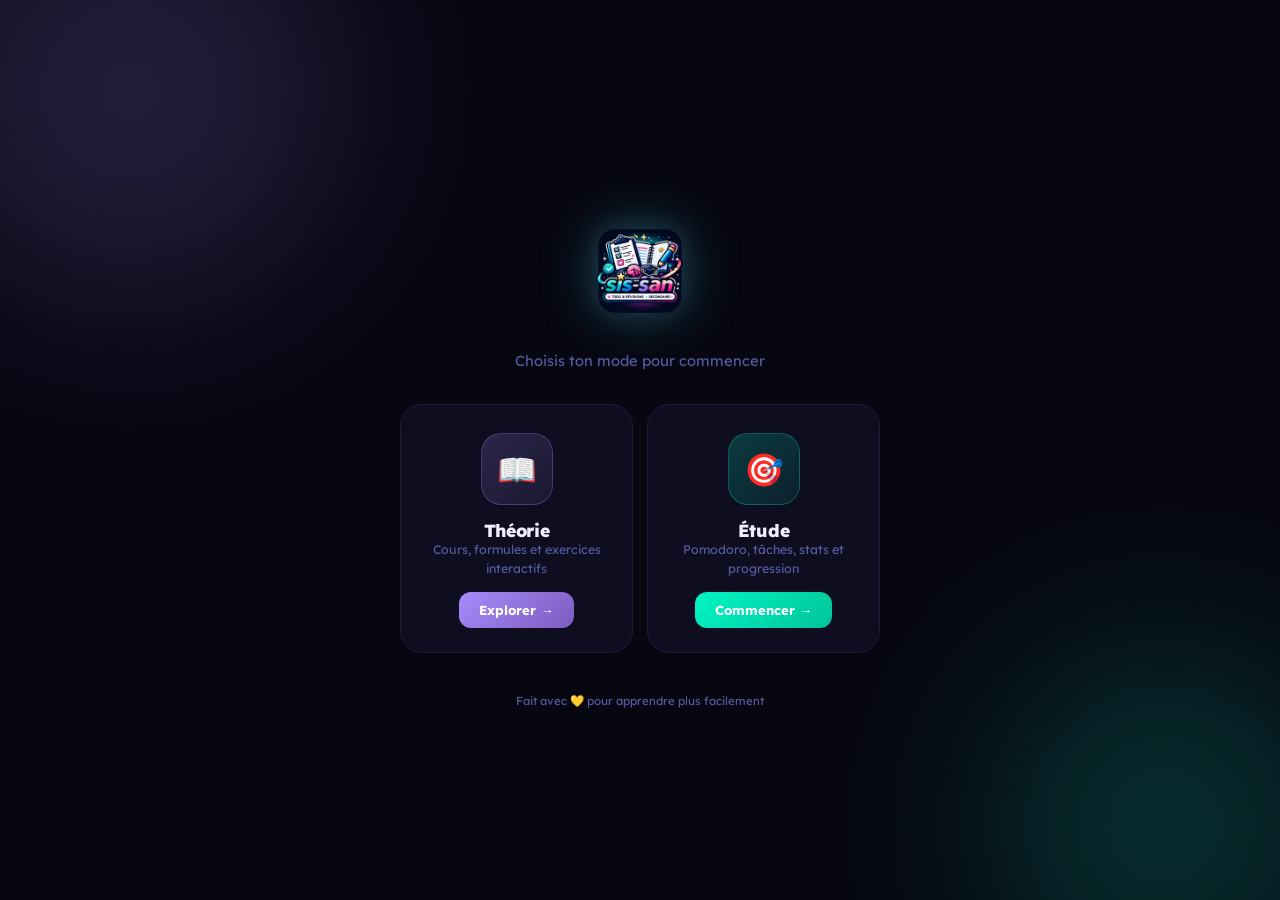
==== commit 8bfd64ff: "çupec" ====
--- a/index.html
+++ b/index.html
@@ -14,7 +14,7 @@
       name="apple-mobile-web-app-status-bar-style"
       content="black-translucent"
     />
-    <link rel="apple-touch-icon" href="assets/icons/icon-192.png" />
+    <link rel="apple-touch-icon" href="assets/icons/logo.png" />
     <link
       href="https://fonts.googleapis.com/css2?family=Lexend:wght@300;400;500;600;700;800;900&display=swap"
       rel="stylesheet"
@@ -83,17 +83,29 @@
         max-width: 480px;
       }
       .logo {
-        font-size: 2.4rem;
-        font-weight: 900;
-        letter-spacing: -1.5px;
-        text-align: center;
+        display: flex;
+        flex-direction: column;
+        align-items: center;
+        gap: 0;
         margin-bottom: 4px;
       }
-      .logo span {
-        background: linear-gradient(135deg, var(--study), var(--theory));
-        -webkit-background-clip: text;
-        -webkit-text-fill-color: transparent;
-        background-clip: text;
+      .logo-img {
+        width: 110px;
+        height: 110px;
+        border-radius: 28px;
+        object-fit: contain;
+        filter: drop-shadow(0 0 28px rgba(0, 245, 195, 0.25))
+          drop-shadow(0 0 12px rgba(167, 139, 250, 0.2));
+        animation: logo-float 3.5s ease-in-out infinite;
+      }
+      @keyframes logo-float {
+        0%,
+        100% {
+          transform: translateY(0);
+        }
+        50% {
+          transform: translateY(-6px);
+        }
       }
       .tagline {
         color: var(--muted);
@@ -271,7 +283,9 @@
     <div class="blob blob-1"></div>
     <div class="blob blob-2"></div>
     <div class="landing">
-      <div class="logo"><span>Sis-San</span></div>
+      <div class="logo">
+        <img src="assets/icons/logo.png" alt="Sis-San" class="logo-img" />
+      </div>
       <p class="tagline">Choisis ton mode pour commencer</p>
       <div class="choices">
         <a href="theory.html" class="choice choice-theory">
